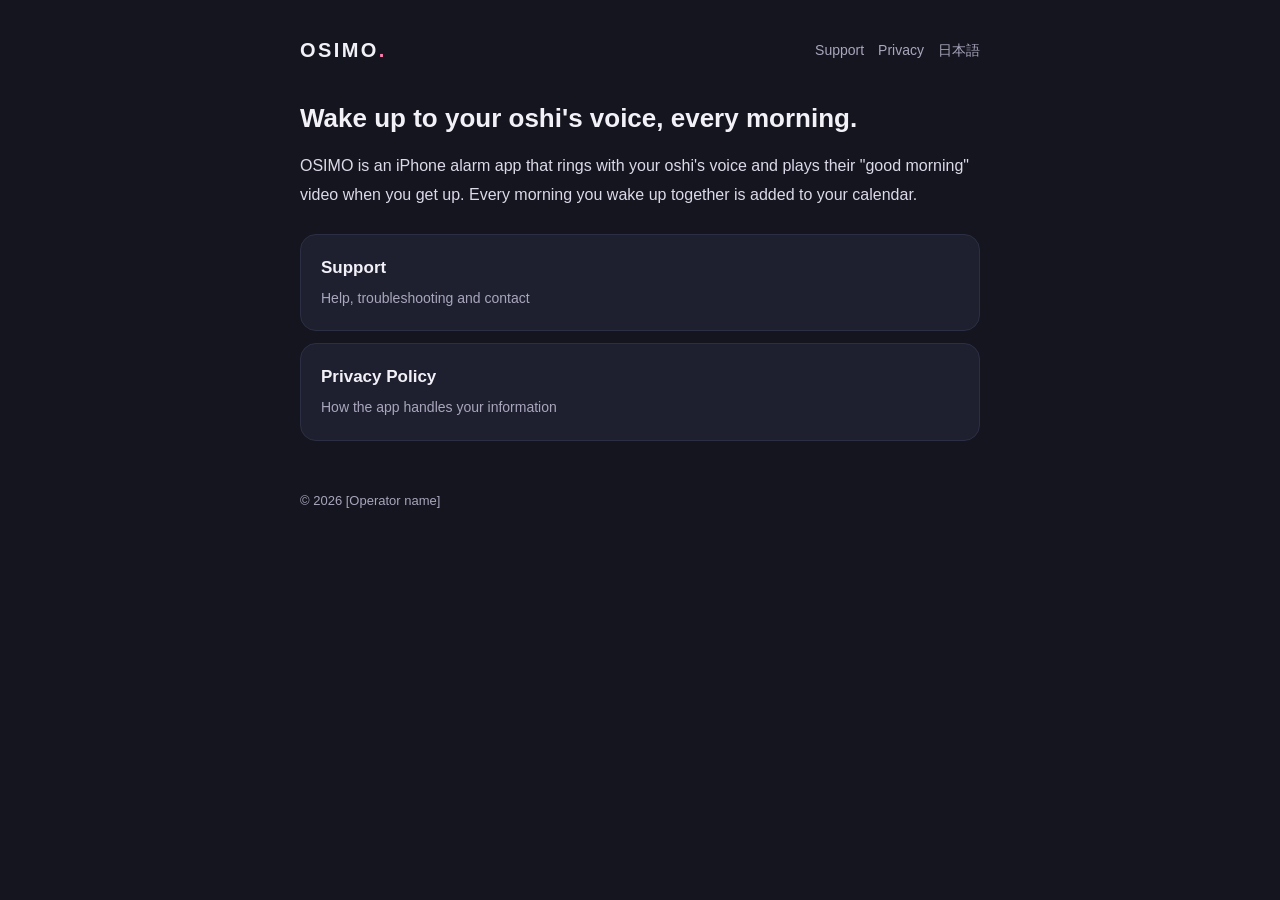
==== en/index.html @ 30b40871 "Add support and privacy pages (Japanese and English) Co-Authored-By: Claude Opus 5.5 <noreply@anthro" ====
<!doctype html>
<html lang="en">
<head>
<meta charset="utf-8">
<meta name="viewport" content="width=device-width, initial-scale=1">
<title>OSIMO</title>
<link rel="stylesheet" href="../assets/style.css">
</head>
<body>
<main>
<header><a class="logo" href="../en/">OSIMO<span>.</span></a><nav><a href="../en/support/">Support</a><a href="../en/privacy/">Privacy</a><a href="../" lang="ja">日本語</a></nav></header>
<h1>Wake up to your oshi's voice, every morning.</h1>
<p>OSIMO is an iPhone alarm app that rings with your oshi's voice and plays their "good morning" video when you get up. Every morning you wake up together is added to your calendar.</p>
<div class="cards">
<a class="card" href="support/"><strong>Support</strong><span>Help, troubleshooting and contact</span></a>
<a class="card" href="privacy/"><strong>Privacy Policy</strong><span>How the app handles your information</span></a>
</div>
<footer>© 2026 [Operator name]</footer>
</main>
</body>
</html>
---- assets/style.css ----
:root{--bg:#14151F;--card:#1E2030;--text:#F3F1F8;--muted:#A9A6BC;--accent:#FF7DB0;--line:#2C2E44}
*{box-sizing:border-box}
body{margin:0;background:var(--bg);color:var(--text);font-family:-apple-system,BlinkMacSystemFont,"Hiragino Sans","Hiragino Kaku Gothic ProN","Helvetica Neue",Arial,sans-serif;line-height:1.8;-webkit-text-size-adjust:100%}
main{max-width:720px;margin:0 auto;padding:32px 20px 64px}
header{display:flex;justify-content:space-between;align-items:center;gap:12px;margin-bottom:32px}
.logo{font-weight:800;letter-spacing:.12em;font-size:20px;color:var(--text);text-decoration:none}
.logo span{color:var(--accent)}
nav a{color:var(--muted);font-size:14px;text-decoration:none;margin-left:14px}
nav a:hover{color:var(--text)}
h1{font-size:26px;line-height:1.4;margin:0 0 8px}
h2{font-size:18px;margin:36px 0 8px;padding-top:20px;border-top:1px solid var(--line)}
p,li{color:#DCD9E8}
.meta{color:var(--muted);font-size:14px;margin-bottom:24px}
a{color:var(--accent)}
.cards{display:grid;gap:12px;margin-top:24px}
.card{display:block;background:var(--card);border:1px solid var(--line);border-radius:16px;padding:18px 20px;text-decoration:none;color:var(--text)}
.card strong{display:block;font-size:17px}
.card span{color:var(--muted);font-size:14px}
footer{margin-top:48px;color:var(--muted);font-size:13px}
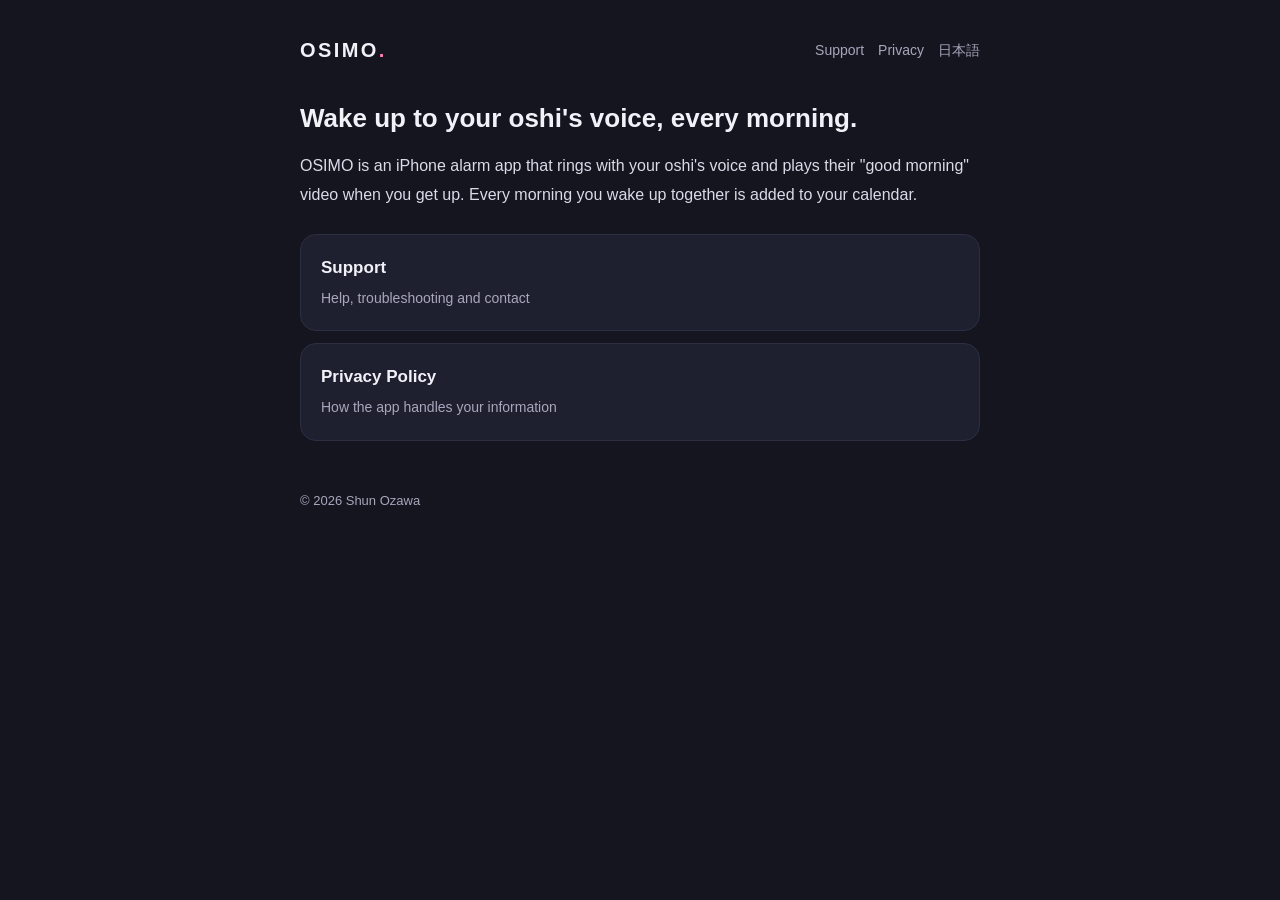
==== commit 344eb105: "Fill in operator name Co-Authored-By: Claude Opus 5.5 <noreply@anthropic.com> Claude-Session: https:" ====
--- a/en/index.html
+++ b/en/index.html
@@ -15,7 +15,7 @@
 <a class="card" href="support/"><strong>Support</strong><span>Help, troubleshooting and contact</span></a>
 <a class="card" href="privacy/"><strong>Privacy Policy</strong><span>How the app handles your information</span></a>
 </div>
-<footer>© 2026 [Operator name]</footer>
+<footer>© 2026 Shun Ozawa</footer>
 </main>
 </body>
 </html>
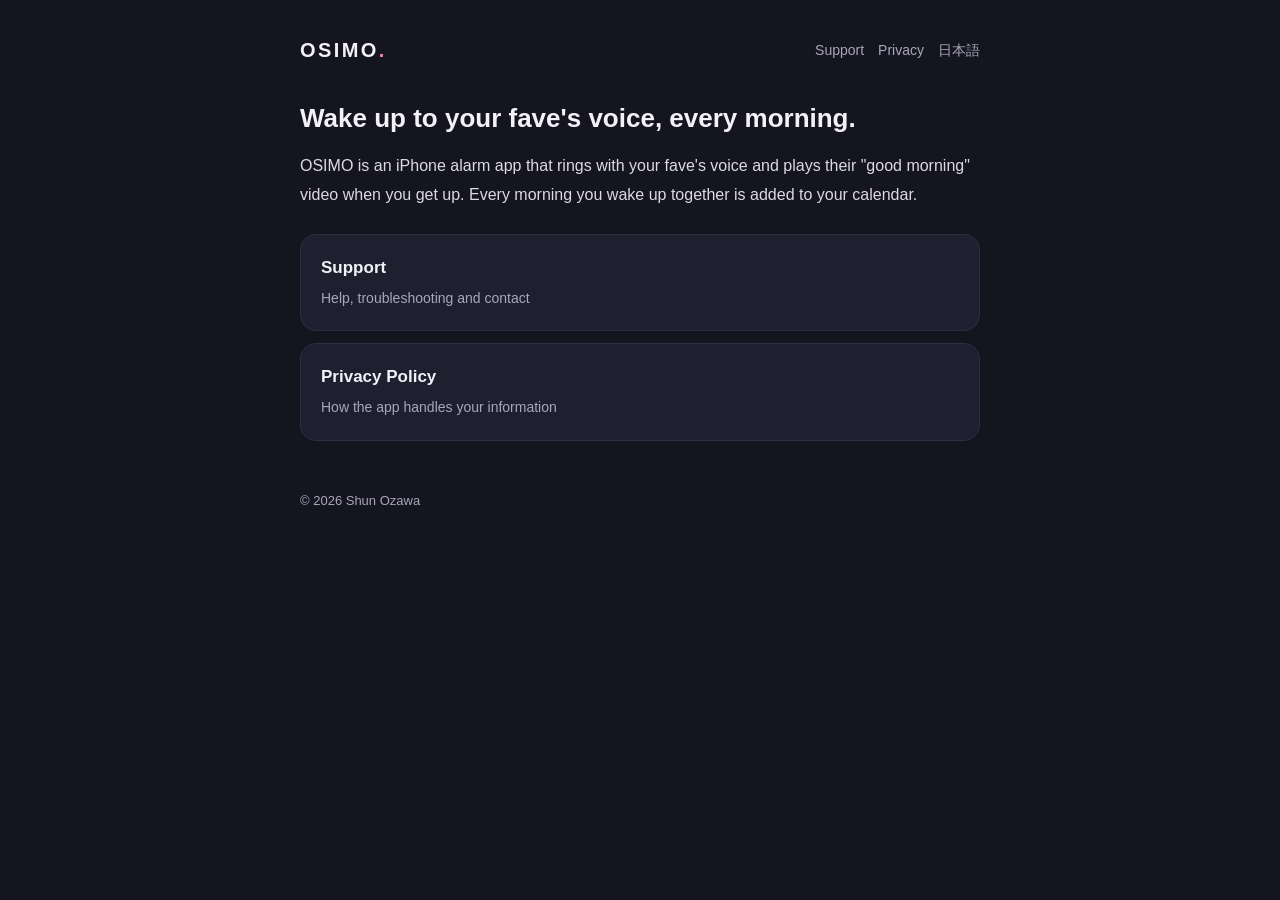
==== commit 24c950d5: "Use "fave" instead of "oshi" in English pages Co-Authored-By: Claude Opus 5.5 <noreply@anthropic.com" ====
--- a/en/index.html
+++ b/en/index.html
@@ -9,8 +9,8 @@
 <body>
 <main>
 <header><a class="logo" href="../en/">OSIMO<span>.</span></a><nav><a href="../en/support/">Support</a><a href="../en/privacy/">Privacy</a><a href="../" lang="ja">日本語</a></nav></header>
-<h1>Wake up to your oshi's voice, every morning.</h1>
-<p>OSIMO is an iPhone alarm app that rings with your oshi's voice and plays their "good morning" video when you get up. Every morning you wake up together is added to your calendar.</p>
+<h1>Wake up to your fave's voice, every morning.</h1>
+<p>OSIMO is an iPhone alarm app that rings with your fave's voice and plays their "good morning" video when you get up. Every morning you wake up together is added to your calendar.</p>
 <div class="cards">
 <a class="card" href="support/"><strong>Support</strong><span>Help, troubleshooting and contact</span></a>
 <a class="card" href="privacy/"><strong>Privacy Policy</strong><span>How the app handles your information</span></a>
